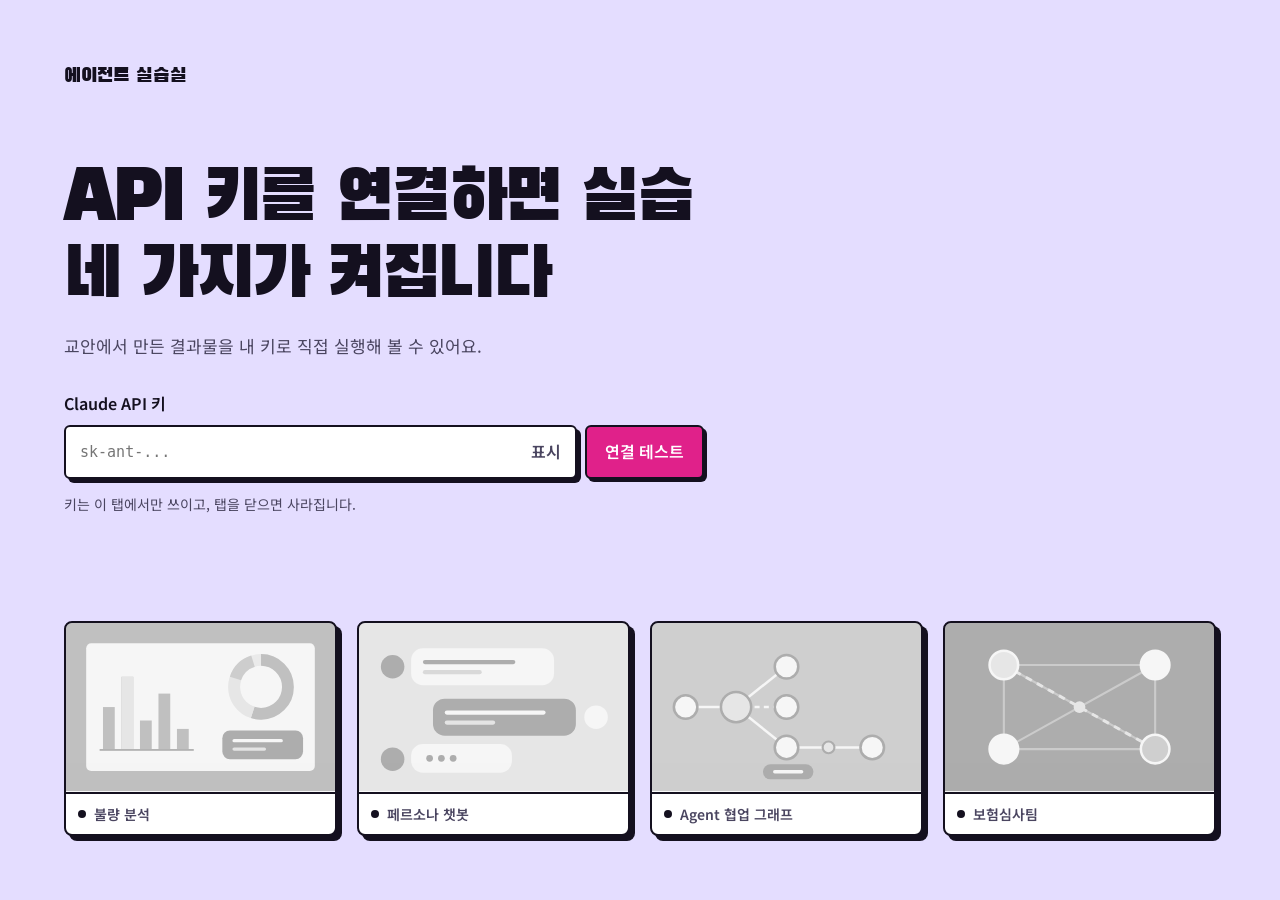
==== frontend/gallery.html @ d71c069c "에이전트 실습실: 교안 실습 4종을 체험하는 웹앱 - CH3 불량 리포트 분석 Dashboard + 챗봇 (Claude API) - CH4 페르소나 챗봇 (Deep Agents: " ====
<!doctype html>
<html lang="ko">
<head>
<meta charset="utf-8">
<meta name="viewport" content="width=device-width,initial-scale=1">
<title>실습 목록</title>
<link rel="preconnect" href="https://fonts.googleapis.com"><link rel="preconnect" href="https://fonts.gstatic.com" crossorigin>
<link href="https://fonts.googleapis.com/css2?family=Black+Han+Sans&family=Noto+Sans+KR:wght@400;500;600;700&display=swap" rel="stylesheet">
<link rel="stylesheet" href="assets/common.css">
<style>
  .wrap{max-width:1120px;margin:0 auto;padding:clamp(24px,5vw,56px) 20px 64px}
  .wrap h1{font-size:clamp(1.9rem,4vw,2.8rem);font-weight:800;letter-spacing:-.02em}
  .wrap .lead{margin-top:10px;color:var(--muted);font-size:17px}
  .grid{display:grid;grid-template-columns:repeat(2,1fr);gap:24px;margin-top:36px}
  .tile{display:block;text-decoration:none;border-radius:16px;overflow:hidden;background:var(--white);border:1px solid var(--line);transition:border-color .2s}
  .tile:hover,.tile:focus-visible{border-color:var(--ink)}
  .thumb{aspect-ratio:16/10;overflow:hidden}
  .thumb svg{width:100%;height:100%;display:block;transition:transform .5s cubic-bezier(.2,.7,.2,1)}
  .tile:hover .thumb svg{transform:scale(1.045)}
  .body{padding:18px 20px 20px;display:grid;gap:8px}
  .body h2{font-size:1.3rem;font-weight:800}
  .body p{color:var(--muted)}
  .body .concepts{margin-top:4px}
  .open{margin-top:6px;font-weight:700;display:inline-flex;align-items:center;gap:6px}
  .tile:hover .open{color:var(--cobalt)}
  @media(max-width:760px){.grid{grid-template-columns:minmax(0,1fr)}}
</style>
</head>
<body>
<header class="bar" id="bar"></header>
<main class="wrap">
  <h1>어떤 실습부터 해볼까요?</h1>
  <p class="lead">썸네일을 눌러 교안의 결과물을 직접 실행해 보세요.</p>
  <div class="grid" id="grid"></div>
</main>
<script src="assets/common.js"></script>
<script>
const { LABS, thumbs, esc, $ , store } = App;
if (!App.hasAccess()) location.replace('index.html');
$('#bar').innerHTML = `<span class="brand">에이전트 실습실</span><div class="sp"></div>
  <div class="conn"><i class="dot"></i><span>${esc(App.maskKey())}</span></div>
  <button class="btn ghost sm" id="disconnect">연결 해제</button>`;
$('#disconnect').onclick = () => { store.clear(); location.href = 'index.html'; };

$('#grid').innerHTML = LABS.map(l => `
  <a class="tile" href="${l.file}">
    <div class="thumb">${thumbs[l.id]}</div>
    <div class="body">
      <div><span class="tag">${l.ch}</span></div>
      <h2>${esc(l.title)}</h2>
      <p>${esc(l.desc)}</p>
      <div class="concepts">${l.concepts.map(c => `<span>${esc(c)}</span>`).join('')}</div>
      <span class="open">실습 열기
        <svg width="16" height="16" viewBox="0 0 24 24" fill="none" stroke="currentColor" stroke-width="2.5" stroke-linecap="round" stroke-linejoin="round"><path d="M9 5l7 7-7 7"/></svg></span>
    </div>
  </a>`).join('');
</script>
</body>
</html>
---- frontend/assets/common.css ----
/* 공통 스타일: 색/글꼴 토큰, 버튼, 상단바, 채팅, 로그, 그래프 */
:root{
  --paper:#E4DDFF; --white:#fff; --ink:#14101F; --muted:#4A4560; --line:#14101F;
  --cobalt:#E0218A; --cobalt-d:#B8176F; --gold:#FFD400; --mint:#00A86B; --coral:#E8301F;
  --font:'Noto Sans KR','Malgun Gothic',sans-serif; --display:'Black Han Sans','Noto Sans KR',sans-serif;
  --mono:ui-monospace,'Cascadia Mono',Consolas,monospace;
  --on-ink:#fff; --on-accent:#fff; --concl-bg:#FFD400; --concl-fg:#14101F; --concl-h:#14101F;
  --k1:#E0218A; --k2:#FFD400; --k3:#14101F; --k4:#fff; --k5:#00A86B; --k6:#FF5A2E; --k7:#F8CFE6; --k8:#FFB3DA; --k9:#A79FC7; --k10:#7A6FA8;
}
*{box-sizing:border-box}
html{-webkit-text-size-adjust:100%}
body{margin:0;background:var(--paper);color:var(--ink);font:400 16px/1.6 var(--font);word-break:keep-all}
h1,h2,h3{font-family:var(--display);margin:0;line-height:1.2;letter-spacing:-.01em}
p{margin:0}
a{color:inherit}
button,input,textarea{font:inherit;color:inherit}
:focus-visible{outline:3px solid var(--cobalt);outline-offset:2px}

.btn{display:inline-flex;align-items:center;gap:8px;border:0;border-radius:8px;padding:11px 18px;font-weight:600;cursor:pointer;background:var(--ink);color:var(--on-ink);text-decoration:none;min-height:44px}
.btn:hover{opacity:.88}
.btn.blue{background:var(--cobalt);color:var(--on-accent)} .btn.blue:hover{background:var(--cobalt-d);opacity:1}
.btn.ghost{background:transparent;color:var(--ink);box-shadow:inset 0 0 0 1.5px var(--ink)}
.btn.ghost:hover{background:var(--ink);color:var(--on-ink);opacity:1}
.btn.sm{padding:6px 12px;min-height:34px;font-size:14px}
.btn[disabled]{opacity:.45;cursor:not-allowed}

.tag{display:inline-block;font:600 12px/1 var(--font);padding:5px 8px;border-radius:5px;background:var(--ink);color:var(--on-ink)}

/* 상단바 */
.bar{position:sticky;top:0;z-index:20;display:flex;align-items:center;gap:16px;min-height:56px;padding:0 20px;background:var(--paper);border-bottom:1px solid var(--line)}
.bar .brand{font:800 18px var(--display);text-decoration:none}
.bar .back{display:inline-flex;align-items:center;gap:6px;text-decoration:none;font-weight:600;color:var(--muted)}
.bar .back:hover{color:var(--ink)}
.bar-title{display:flex;align-items:center;gap:10px;font-weight:700}
.bar .sp{flex:1}
.conn{display:flex;align-items:center;gap:8px;font:500 13px var(--mono);color:var(--muted)}
.dot{width:9px;height:9px;border-radius:50%;background:var(--mint);box-shadow:0 0 0 3px rgba(18,163,127,.2)}
@media(max-width:640px){.conn span{display:none}.bar{padding:0 12px;gap:10px}}

/* 실습 페이지 머리 */
.lab-head{display:flex;flex-wrap:wrap;gap:12px 32px;align-items:flex-end;justify-content:space-between;padding:22px 20px 14px}
.lab-head h1{font-size:clamp(1.5rem,3vw,2rem);font-weight:800}
.lab-head p{color:var(--muted);max-width:62ch;margin-top:6px}
.concepts{display:flex;flex-wrap:wrap;gap:6px}
.concepts span{font-size:13px;font-weight:500;padding:4px 10px;border-radius:99px;box-shadow:inset 0 0 0 1.5px var(--line);color:var(--muted)}
.explain{margin:0 20px 16px;border-left:3px solid var(--cobalt);background:var(--white);border-radius:0 8px 8px 0}
.explain summary{cursor:pointer;padding:10px 14px;font-weight:600}
.explain div{padding:0 14px 12px;color:var(--muted);max-width:90ch}
.demo-note{margin:0 20px 14px;font-size:13px;color:var(--muted)}
.demo-note b{color:var(--ink)}

.panel{background:var(--white);border-radius:12px;border:1px solid var(--line);min-width:0}
.panel-h{padding:12px 16px;border-bottom:1px solid var(--line);font-weight:700;display:flex;align-items:center;justify-content:space-between;gap:8px}
.panel-b{padding:16px}
.empty{padding:36px 20px;text-align:center;color:var(--muted)}
.empty strong{display:block;color:var(--ink);margin-bottom:4px}

/* 채팅 */
.chat{display:flex;flex-direction:column;min-height:0}
.msgs{flex:1;overflow:auto;padding:16px;display:flex;flex-direction:column;gap:10px}
.msg{max-width:88%;padding:10px 14px;border-radius:14px;white-space:pre-wrap;overflow-wrap:anywhere}
.msg.user{align-self:flex-end;background:var(--ink);color:var(--on-ink);border-bottom-right-radius:4px}
.msg.bot{align-self:flex-start;background:var(--paper);border-bottom-left-radius:4px}
.msg a{color:var(--cobalt);font-weight:600}
.composer{display:flex;gap:8px;padding:12px;border-top:1px solid var(--line)}
.composer input,.composer textarea{flex:1;min-width:0;border:1.5px solid var(--line);border-radius:8px;padding:10px 12px;background:var(--white);resize:none}
.composer input:focus,.composer textarea:focus{border-color:var(--cobalt);outline:none}
.chips{display:flex;flex-wrap:wrap;gap:6px;padding:0 12px 10px}
.chip{border:1.5px solid var(--line);background:var(--white);border-radius:99px;padding:5px 12px;font-size:13px;cursor:pointer}
.chip:hover{border-color:var(--cobalt);color:var(--cobalt)}

/* 로그 */
.log{font-size:14px;overflow:auto;display:flex;flex-direction:column;gap:8px;padding:14px 16px}
.log .row{display:grid;grid-template-columns:auto 1fr;gap:4px 10px;padding-left:10px;border-left:3px solid var(--line)}
.log .who{font-weight:700;font-size:13px}
.log .t{color:var(--muted);font-size:12px;font-family:var(--mono);text-align:right}
.log .what{grid-column:1/-1;color:var(--ink)}
.log .sub{grid-column:1/-1;color:var(--muted);font-size:13px}
.log-empty{color:var(--muted);padding:14px 16px;font-size:14px}

/* 그래프 */
.graph{width:100%;height:auto;display:block}
.graph .edge{stroke:var(--line);stroke-width:2.5;fill:none;transition:stroke .25s}
.graph .edge.on{stroke:var(--cobalt)}
.graph .edge.a2a{stroke-dasharray:6 5}
.graph .node circle.body{fill:var(--white);stroke:var(--ink);stroke-width:2.5;transition:fill .25s,stroke .25s}
.graph .node.on circle.body{fill:var(--mint);stroke:var(--ink)}
.graph .node text{font:600 13px var(--font);text-anchor:middle;fill:var(--ink);pointer-events:none}
.graph .node.on text.lbl{fill:var(--ink)}
.graph .elabel{font:600 12px var(--mono);text-anchor:middle;fill:var(--cobalt);paint-order:stroke;stroke:var(--white);stroke-width:5px}
.graph .packet{fill:var(--gold);stroke:var(--ink);stroke-width:2}
.graph .ring{fill:none;stroke:var(--mint);stroke-width:3;opacity:0}
.graph .node.on .ring{opacity:.5;animation:ring 1.2s ease-out infinite;transform-box:fill-box;transform-origin:center}
@keyframes ring{from{transform:scale(1);opacity:.6}to{transform:scale(1.5);opacity:0}}

.sr{position:absolute;left:-9999px}
@media (prefers-reduced-motion:reduce){*{animation:none!important;transition:none!important}}

/* 썸네일 SVG 색을 토큰에 연결 (속성 선택자로 덮어쓴다) */
svg [fill="#2B4CFF"]{fill:var(--k1)} svg [stroke="#2B4CFF"]{stroke:var(--k1)}
svg [fill="#FFBE1F"]{fill:var(--k2)} svg [stroke="#FFBE1F"]{stroke:var(--k2)}
svg [fill="#101A3A"]{fill:var(--k3)} svg [stroke="#101A3A"]{stroke:var(--k3)}
svg [fill="#fff"]{fill:var(--k4)} svg [stroke="#fff"]{stroke:var(--k4)}
svg [fill="#0F8E6D"]{fill:var(--k5)}
svg [fill="#E8452F"]{fill:var(--k6)} svg [stroke="#E8452F"]{stroke:var(--k6)}
svg [fill="#D7DDF5"]{fill:var(--k7)} svg [stroke="#D7DDF5"]{stroke:var(--k7)}
svg [fill="#8E9BD6"]{fill:var(--k8)}
svg [fill="#9AA3C4"]{fill:var(--k9)}
svg [stroke="#5A6BA8"]{stroke:var(--k10)}

/* 디자인: 팝 스티커 — 라벤더 바탕, 굵은 검정 테두리, 평평한 그림자 */
:root h1,:root h2,:root h3{font-weight:400!important;letter-spacing:0}
:root .bar{border-bottom:2px solid var(--ink)}
:root .bar .brand,:root .gate .brand{font-weight:400!important}
:root .panel,:root .slot,:root .tile{border:2px solid var(--ink);border-radius:8px;box-shadow:5px 5px 0 var(--ink);overflow:hidden}
:root .panel-h{background:var(--gold);border-bottom:2px solid var(--ink);font-weight:700}
:root .tile{transition:transform .15s,box-shadow .15s}
:root .tile:hover,:root .tile:focus-visible{transform:translate(-3px,-3px);box-shadow:8px 8px 0 var(--ink);border-color:var(--ink)}
:root .thumb{border-bottom:2px solid var(--ink)}
:root .tile:hover .open{color:var(--cobalt)}
:root .btn{border:2px solid var(--ink);border-radius:6px;box-shadow:3px 3px 0 var(--ink);transition:transform .1s,box-shadow .1s}
:root .btn:active{transform:translate(2px,2px);box-shadow:1px 1px 0 var(--ink)}
:root .btn.ghost{background:#fff;box-shadow:3px 3px 0 var(--ink)}
:root .btn.ghost:hover{background:var(--gold);color:var(--ink)}
:root .btn[disabled]{box-shadow:none;opacity:.5}
:root .tag{background:var(--gold);color:var(--ink);border:2px solid var(--ink);border-radius:4px}
:root .concepts span{background:#fff;color:var(--ink);box-shadow:none;border:2px solid var(--ink)}
:root .explain{border:2px solid var(--ink);border-left-width:8px;border-left-color:var(--cobalt);border-radius:6px}
:root .msg{border:2px solid var(--ink)}
:root .msg.bot{background:#fff}
:root .msg.user{background:var(--cobalt);color:#fff}
:root .composer{border-top:2px solid var(--ink)}
:root .composer input,:root .composer textarea,:root .case textarea{border:2px solid var(--ink);border-radius:6px}
:root .chip{border:2px solid var(--ink)}
:root .chip:hover{background:var(--gold);color:var(--ink);border-color:var(--ink)}
:root .keybox{border:2px solid var(--ink);box-shadow:4px 4px 0 var(--ink);border-radius:6px}
:root .gate h1{font-size:clamp(2.4rem,5.6vw,4.4rem);line-height:1.1}
:root .rack{gap:20px}
:root .slot p{border-top:2px solid var(--ink)}
:root .tabs{background:#fff;border-bottom:2px solid var(--ink)}
:root .tabs button[aria-selected=true]{border-color:var(--cobalt);color:var(--ink)}
:root .plist li button[aria-current=true]{background:var(--ink);color:#fff}
:root .conn{color:var(--ink)}

/* Agent 그래프 (assets/graph.js) */
.agraph{width:100%;height:auto;display:block;overflow:visible}
.agraph .edge,.glegend .edge{stroke:var(--ink);stroke-width:3;fill:none;stroke-linecap:round;transition:stroke .2s,stroke-width .2s}
.agraph .edge.request,.glegend .edge.request{stroke:#A8A2BD;stroke-width:2.5}
.agraph .edge.subagent,.glegend .edge.subagent{stroke:#FF8A00;stroke-width:4}
.agraph .edge.a2a,.glegend .edge.a2a{stroke:#E0218A;stroke-dasharray:2 8;stroke-width:4}
.agraph .edge.mcp,.glegend .edge.mcp{stroke:#00A86B;stroke-dasharray:12 6;stroke-width:4}
.agraph .edge.on{stroke:#2B9BFF;stroke-width:6}
.agraph .edge.a2a.on{stroke-dasharray:10 8;animation:agflow .6s linear infinite}
@keyframes agflow{to{stroke-dashoffset:-18}}
.agraph .pill rect{fill:#fff;stroke:var(--ink);stroke-width:2}
.agraph .pill text{font:700 11px var(--mono);text-anchor:middle;dominant-baseline:central;fill:var(--ink)}
.agraph .pill.a2a rect{fill:var(--cobalt)} .agraph .pill.a2a text{fill:#fff}
.agraph .pill.tool rect{fill:var(--gold)}
.agraph .pill.mcp rect{fill:var(--mint)} .agraph .pill.mcp text{fill:#fff}
.agraph .pill.subagent rect{fill:#E9E3FF}
.agraph .node .shadow{fill:var(--ink)}
.agraph .node .body{fill:#fff;stroke:var(--ink);stroke-width:3;transition:fill .25s}
.agraph .node .band{fill:none;stroke-width:6;opacity:.9}
.agraph .node .name{font:400 17px var(--display);text-anchor:middle;dominant-baseline:central;fill:var(--ink)}
.agraph .node .name.long{font:800 13px var(--font);letter-spacing:-.02em}
.agraph .node .role{font:500 12px var(--font);text-anchor:middle;fill:var(--muted);paint-order:stroke;stroke:#fff;stroke-width:6px;stroke-linejoin:round}
.agraph .node .ring{fill:none;stroke:var(--mint);stroke-width:4;opacity:0}
.agraph .node.on .body{fill:#B9F2D7}
.agraph .node.on .ring{animation:agring 1.2s ease-out infinite;transform-box:fill-box;transform-origin:center}
@keyframes agring{from{opacity:.8;transform:scale(1)}to{opacity:0;transform:scale(1.45)}}
.agraph .packet{fill:var(--gold);stroke:var(--ink);stroke-width:2.5}
.agraph .trail{fill:var(--gold);opacity:.45}
.say{font:500 12.5px/1.45 var(--font);background:#fff;border:2px solid var(--ink);border-radius:10px;padding:7px 10px;box-shadow:3px 3px 0 var(--ink);
     display:-webkit-box;-webkit-line-clamp:3;-webkit-box-orient:vertical;overflow:hidden;animation:sayPop .2s ease-out}
@keyframes sayPop{from{transform:scale(.85);opacity:0}}
.stage-bg{background:#fff;padding:8px}
.alert{padding:12px 14px;border:2px solid var(--ink);border-left:8px solid var(--coral);border-radius:6px;background:#fff;margin-bottom:12px}
.alert code{display:block;font:500 12px var(--mono);color:var(--muted);margin-top:4px;overflow-wrap:anywhere}
.badge{font:700 11px var(--mono);padding:2px 6px;border-radius:4px;border:1.5px solid var(--ink);background:var(--cobalt);color:#fff;margin-left:6px}
.badge.tool{background:var(--gold);color:var(--ink)} .badge.mcp{background:var(--mint)} .badge.subagent{background:#E9E3FF;color:var(--ink)}
.badge.request{background:#fff;color:var(--ink)}
.stages{display:flex;flex-wrap:wrap;gap:6px;margin-top:4px}
.stages span{font-size:12px;font-weight:600;padding:3px 8px;border-radius:4px;border:1.5px solid var(--ink);background:#fff;color:var(--muted)}
.stages span.cur{background:var(--cobalt);color:#fff}
.agraph .node.clickable{cursor:pointer}
.agraph .node.clickable:hover .body{fill:#FFF6C7}
.agraph .node.clickable:focus{outline:none}
.agraph .node.clickable:focus-visible .body{stroke:var(--cobalt);stroke-width:5}
.agraph .node.sel .body{stroke:var(--cobalt);stroke-width:5}
.agraph .node.off{opacity:.35}
.agraph .node.off .band{stroke-dasharray:6 6}
.agraph .edge.off{opacity:.2}
.agraph .pill.off{opacity:.3}
.agraph .nbadge{display:none;pointer-events:none}
.agraph .nbadge.show{display:block}
.agraph .nbadge circle{fill:var(--cobalt);stroke:var(--ink);stroke-width:2}
.agraph .nbadge text{font:800 11px var(--font);fill:#fff;text-anchor:middle;dominant-baseline:central}

/* 그래프 범례 (연결 종류) */
.glegend{display:flex;flex-wrap:wrap;align-items:center;gap:6px 16px;padding:8px 12px 4px;font-size:13px;font-weight:600}
.glegend span{display:inline-flex;align-items:center;gap:6px}
.glegend svg{overflow:visible}
.glegend .edge{fill:none;stroke-linecap:round}
.glegend .tip{margin-left:auto;font-weight:500;color:var(--muted)}

/* 연결 방식 라벨: 선 색과 맞춘 작은 알약 */
.agraph .pill text{font:700 10.5px var(--mono)}
.agraph .pill.request rect{fill:#fff;stroke:#A8A2BD} .agraph .pill.request text{fill:var(--muted)}
.agraph .pill.subagent rect{fill:#FF8A00} .agraph .pill.subagent text{fill:#fff}
.agraph .pill.mcp rect{fill:#00A86B} .agraph .pill.mcp text{fill:#fff}
.agraph .pill.a2a rect{fill:#E0218A} .agraph .pill.a2a text{fill:#fff}
.agraph .pill.tool rect{fill:var(--gold)} .agraph .pill.tool text{fill:var(--ink)}
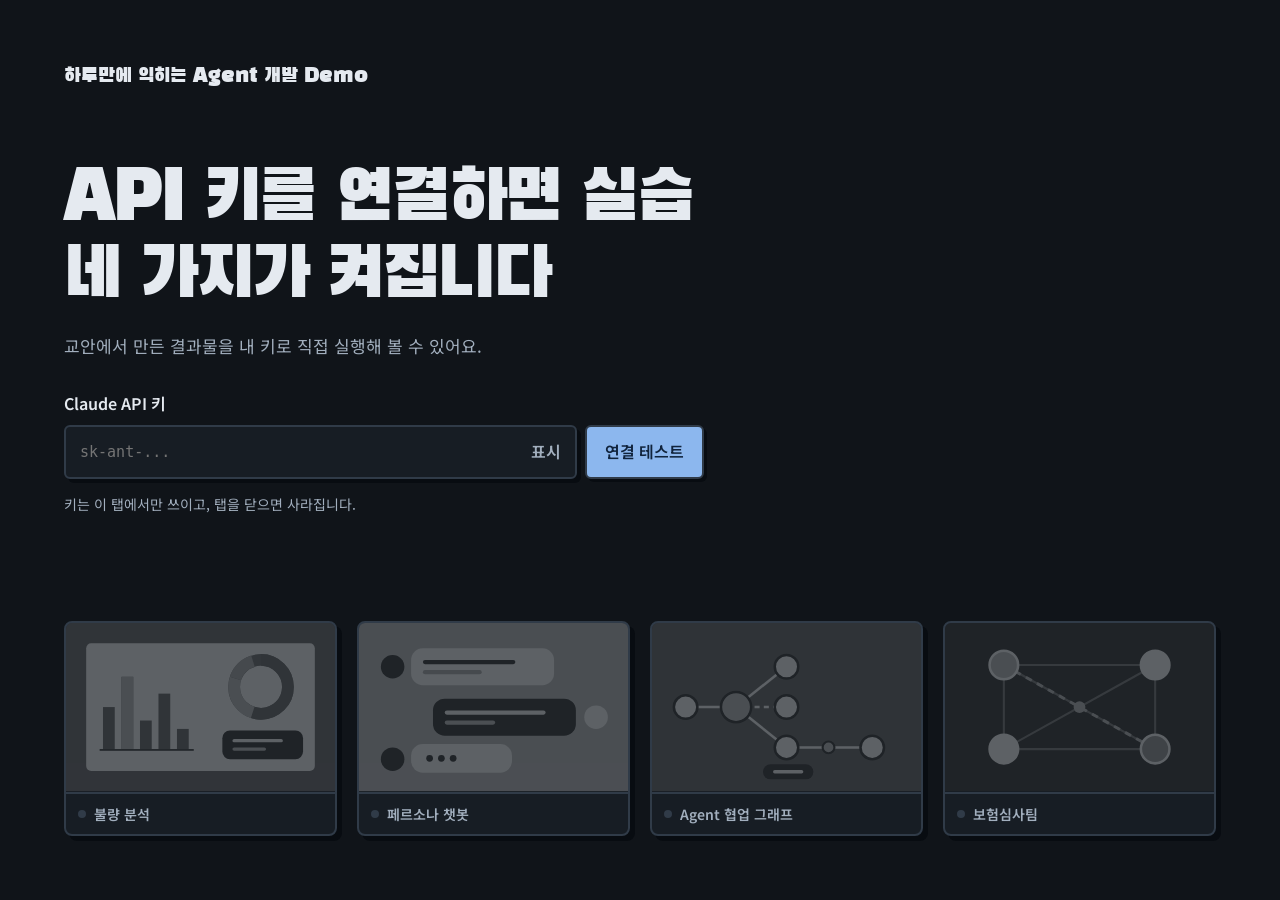
==== commit efd3813d: "Apply console colors while preserving lesson UI and graphs" ====
--- a/frontend/gallery.html
+++ b/frontend/gallery.html
@@ -1,59 +1,60 @@
-<!doctype html>
-<html lang="ko">
-<head>
-<meta charset="utf-8">
-<meta name="viewport" content="width=device-width,initial-scale=1">
-<title>실습 목록</title>
-<link rel="preconnect" href="https://fonts.googleapis.com"><link rel="preconnect" href="https://fonts.gstatic.com" crossorigin>
-<link href="https://fonts.googleapis.com/css2?family=Black+Han+Sans&family=Noto+Sans+KR:wght@400;500;600;700&display=swap" rel="stylesheet">
-<link rel="stylesheet" href="assets/common.css">
-<style>
-  .wrap{max-width:1120px;margin:0 auto;padding:clamp(24px,5vw,56px) 20px 64px}
-  .wrap h1{font-size:clamp(1.9rem,4vw,2.8rem);font-weight:800;letter-spacing:-.02em}
-  .wrap .lead{margin-top:10px;color:var(--muted);font-size:17px}
-  .grid{display:grid;grid-template-columns:repeat(2,1fr);gap:24px;margin-top:36px}
-  .tile{display:block;text-decoration:none;border-radius:16px;overflow:hidden;background:var(--white);border:1px solid var(--line);transition:border-color .2s}
-  .tile:hover,.tile:focus-visible{border-color:var(--ink)}
-  .thumb{aspect-ratio:16/10;overflow:hidden}
-  .thumb svg{width:100%;height:100%;display:block;transition:transform .5s cubic-bezier(.2,.7,.2,1)}
-  .tile:hover .thumb svg{transform:scale(1.045)}
-  .body{padding:18px 20px 20px;display:grid;gap:8px}
-  .body h2{font-size:1.3rem;font-weight:800}
-  .body p{color:var(--muted)}
-  .body .concepts{margin-top:4px}
-  .open{margin-top:6px;font-weight:700;display:inline-flex;align-items:center;gap:6px}
-  .tile:hover .open{color:var(--cobalt)}
-  @media(max-width:760px){.grid{grid-template-columns:minmax(0,1fr)}}
-</style>
-</head>
-<body>
-<header class="bar" id="bar"></header>
-<main class="wrap">
-  <h1>어떤 실습부터 해볼까요?</h1>
-  <p class="lead">썸네일을 눌러 교안의 결과물을 직접 실행해 보세요.</p>
-  <div class="grid" id="grid"></div>
-</main>
-<script src="assets/common.js"></script>
-<script>
-const { LABS, thumbs, esc, $ , store } = App;
-if (!App.hasAccess()) location.replace('index.html');
-$('#bar').innerHTML = `<span class="brand">에이전트 실습실</span><div class="sp"></div>
-  <div class="conn"><i class="dot"></i><span>${esc(App.maskKey())}</span></div>
-  <button class="btn ghost sm" id="disconnect">연결 해제</button>`;
-$('#disconnect').onclick = () => { store.clear(); location.href = 'index.html'; };
-
-$('#grid').innerHTML = LABS.map(l => `
-  <a class="tile" href="${l.file}">
-    <div class="thumb">${thumbs[l.id]}</div>
-    <div class="body">
-      <div><span class="tag">${l.ch}</span></div>
-      <h2>${esc(l.title)}</h2>
-      <p>${esc(l.desc)}</p>
-      <div class="concepts">${l.concepts.map(c => `<span>${esc(c)}</span>`).join('')}</div>
-      <span class="open">실습 열기
-        <svg width="16" height="16" viewBox="0 0 24 24" fill="none" stroke="currentColor" stroke-width="2.5" stroke-linecap="round" stroke-linejoin="round"><path d="M9 5l7 7-7 7"/></svg></span>
-    </div>
-  </a>`).join('');
-</script>
-</body>
-</html>
+<!doctype html>
+<html lang="ko">
+<head>
+<meta charset="utf-8">
+<meta name="viewport" content="width=device-width,initial-scale=1">
+<title>실습 목록</title>
+<link rel="preconnect" href="https://fonts.googleapis.com"><link rel="preconnect" href="https://fonts.gstatic.com" crossorigin>
+<link href="https://fonts.googleapis.com/css2?family=Black+Han+Sans&family=Noto+Sans+KR:wght@400;500;600;700&display=swap" rel="stylesheet">
+<link rel="stylesheet" href="assets/common.css">
+<style>
+  .wrap{max-width:1120px;margin:0 auto;padding:clamp(24px,5vw,56px) 20px 64px}
+  .wrap h1{font-size:clamp(1.9rem,4vw,2.8rem);font-weight:800;letter-spacing:-.02em}
+  .wrap .lead{margin-top:10px;color:var(--muted);font-size:17px}
+  .grid{display:grid;grid-template-columns:repeat(2,1fr);gap:24px;margin-top:36px}
+  .tile{display:block;text-decoration:none;border-radius:16px;overflow:hidden;background:var(--white);border:1px solid var(--line);transition:border-color .2s}
+  .tile:hover,.tile:focus-visible{border-color:var(--ink)}
+  .thumb{aspect-ratio:16/10;overflow:hidden}
+  .thumb svg{width:100%;height:100%;display:block;transition:transform .5s cubic-bezier(.2,.7,.2,1)}
+  .tile:hover .thumb svg{transform:scale(1.045)}
+  .body{padding:18px 20px 20px;display:grid;gap:8px}
+  .body h2{font-size:1.3rem;font-weight:800}
+  .body p{color:var(--muted)}
+  .body .concepts{margin-top:4px}
+  .open{margin-top:6px;font-weight:700;display:inline-flex;align-items:center;gap:6px}
+  .tile:hover .open{color:var(--cobalt)}
+  @media(max-width:760px){.grid{grid-template-columns:minmax(0,1fr)}}
+</style>
+<link rel="stylesheet" href="assets/console-colors.css">
+</head>
+<body>
+<header class="bar" id="bar"></header>
+<main class="wrap">
+  <h1>어떤 실습부터 해볼까요?</h1>
+  <p class="lead">썸네일을 눌러 교안의 결과물을 직접 실행해 보세요.</p>
+  <div class="grid" id="grid"></div>
+</main>
+<script src="assets/common.js"></script>
+<script>
+const { LABS, thumbs, esc, $ , store } = App;
+if (!App.hasAccess()) location.replace('index.html');
+$('#bar').innerHTML = `<span class="brand">하루만에 익히는 Agent 개발 Demo</span><div class="sp"></div>
+  <div class="conn"><i class="dot"></i><span>${esc(App.maskKey())}</span></div>
+  <button class="btn ghost sm" id="disconnect">연결 해제</button>`;
+$('#disconnect').onclick = () => { store.clear(); location.href = 'index.html'; };
+
+$('#grid').innerHTML = LABS.map(l => `
+  <a class="tile" href="${l.file}">
+    <div class="thumb">${thumbs[l.id]}</div>
+    <div class="body">
+      <div><span class="tag">${l.ch}</span></div>
+      <h2>${esc(l.title)}</h2>
+      <p>${esc(l.desc)}</p>
+      <div class="concepts">${l.concepts.map(c => `<span>${esc(c)}</span>`).join('')}</div>
+      <span class="open">실습 열기
+        <svg width="16" height="16" viewBox="0 0 24 24" fill="none" stroke="currentColor" stroke-width="2.5" stroke-linecap="round" stroke-linejoin="round"><path d="M9 5l7 7-7 7"/></svg></span>
+    </div>
+  </a>`).join('');
+</script>
+</body>
+</html>
--- a/frontend/assets/console-colors.css
+++ b/frontend/assets/console-colors.css
@@ -0,0 +1,145 @@
+/* 색상 전용 테마. 레이아웃, 글꼴, 크기, 그래프와 동작은 원본을 유지한다. */
+:root {
+  color-scheme: dark;
+  --paper:#101419; --white:#171d24; --ink:#e5eaf0; --muted:#a2afbe; --line:#303b48;
+  --cobalt:#8cb7ee; --cobalt-d:#a5c8f4; --gold:#293e57; --mint:#267459; --coral:#bd454e;
+  --on-ink:#e5eaf0; --on-accent:#10233c;
+  --strong:#25354a; --shadow:#080c11;
+  --concl-bg:#293e57; --concl-fg:#e5eaf0; --concl-h:#e5eaf0;
+  --k1:#345778; --k2:#91aac5; --k3:#101923; --k4:#dce5ef; --k5:#365461;
+  --k6:#8297ac; --k7:#485b70; --k8:#94abc4; --k9:#8a9aad; --k10:#53677e;
+}
+/* 실습 그래프의 색상 의미와 기존 시각 표현은 별도 범위에서 그대로 유지한다. */
+.agraph,.graph,.glegend {
+  color-scheme:light; color:#14101F;
+  --paper:#E4DDFF; --white:#fff; --ink:#14101F; --muted:#4A4560; --line:#14101F;
+  --cobalt:#E0218A; --cobalt-d:#B8176F; --gold:#FFD400; --mint:#00A86B; --coral:#E8301F;
+  --k1:#E0218A; --k2:#FFD400; --k3:#14101F; --k4:#fff; --k5:#00A86B;
+  --k6:#FF5A2E; --k7:#F8CFE6; --k8:#FFB3DA; --k9:#A79FC7; --k10:#7A6FA8;
+}
+
+/* 기존 스타일의 색상 속성만 덮어쓴다. */
+:root .btn{background:var(--strong);border-color:var(--line);box-shadow:3px 3px 0 var(--shadow)}
+:root .btn.ghost{box-shadow:3px 3px 0 var(--shadow);background:var(--white)}
+:root .btn.ghost:hover{background:var(--strong)}
+:root .tag{background:var(--strong);border-color:var(--line)}
+:root .msg.user{background:var(--strong);color:var(--on-accent)}
+:root .bar{border-bottom-color:var(--line)}
+:root .panel{border-color:var(--line);box-shadow:5px 5px 0 var(--shadow)}
+:root .slot{border-color:var(--line);box-shadow:5px 5px 0 var(--shadow)}
+:root .tile{border-color:var(--line);box-shadow:5px 5px 0 var(--shadow)}
+:root .panel-h{border-bottom-color:var(--line)}
+:root .tile:hover{box-shadow:8px 8px 0 var(--shadow);border-color:var(--line)}
+:root .tile:focus-visible{box-shadow:8px 8px 0 var(--shadow);border-color:var(--line)}
+:root .thumb{border-bottom-color:var(--line)}
+:root .btn:active{box-shadow:1px 1px 0 var(--shadow)}
+:root .concepts span{background:var(--white);border-color:var(--line)}
+:root .explain{border-color:var(--line)}
+:root .msg{border-color:var(--line)}
+:root .msg.bot{background:var(--white)}
+:root .composer{border-top-color:var(--line)}
+:root .composer input{border-color:var(--line)}
+:root .composer textarea{border-color:var(--line)}
+:root .case textarea{border-color:var(--line)}
+:root .chip{border-color:var(--line)}
+:root .chip:hover{border-color:var(--line)}
+:root .keybox{border-color:var(--line);box-shadow:4px 4px 0 var(--shadow)}
+:root .slot p{border-top-color:var(--line)}
+:root .tabs{background:var(--white);border-bottom-color:var(--line)}
+:root .plist li button[aria-current=true]{background:var(--strong);color:var(--ink)}
+:root .alert{border-color:var(--line);background:var(--white)}
+:root .badge{border-color:var(--line);color:var(--on-accent)}
+:root .badge.subagent{background:#2d3547}
+:root .badge.request{background:var(--white)}
+:root .stages span{border-color:var(--line);background:var(--white)}
+:root .stages span.cur{color:var(--on-accent)}
+:root .cases .open[aria-current=true]{border-color:var(--line);background:var(--white);box-shadow:3px 3px 0 var(--shadow)}
+:root .stt{border-color:var(--line);background:var(--white)}
+:root .stt.s0{background:#453e29}
+:root .stt.s1{background:#234237}
+:root .stt.s2{background:#252b36}
+:root .dot2{border-color:var(--line)}
+:root .tg{border-color:var(--line);background:var(--white)}
+:root .tg .sw{border-color:var(--line);background:var(--line)}
+:root .tg .sw::after{background:var(--white);border-color:var(--line)}
+:root .round{border-color:var(--line);background:var(--white)}
+:root .npop{background:var(--white);border-color:var(--line);box-shadow:5px 5px 0 var(--shadow)}
+:root .npop .ph{border-bottom-color:var(--line)}
+:root .npop .st{border-color:var(--line);background:var(--white)}
+:root .npop .st.work{color:var(--ink)}
+:root .npop .pt{border-bottom-color:var(--line)}
+:root .npop .ent{border-color:var(--line)}
+:root .npop .ent .eh{border-bottom-color:var(--line);background:#23364b}
+:root .npop .ent.out .eh{background:#234237}
+:root .npop .ent.note .eh{background:#453e29}
+:root .q{background:var(--strong);color:var(--ink)}
+:root .a{border-color:var(--line);background:var(--white);box-shadow:3px 3px 0 var(--shadow)}
+:root .a .meta span{border-color:var(--line);color:var(--ink)}
+:root .a .meta span.mode{background:var(--white);border-color:var(--line)}
+:root .spin{border-color:var(--line)}
+:root .thh select{border-color:var(--line);background:var(--white)}
+:root .ask{border-top-color:var(--line)}
+:root .ask textarea{border-color:var(--line);background:var(--white)}
+:root dialog{border-color:var(--line);box-shadow:6px 6px 0 var(--shadow)}
+:root .mg-l{border-right-color:var(--line);border-bottom-color:var(--line)}
+:root .mg-l button.ag{border-color:var(--line);background:var(--white)}
+:root .mg-l button.ag[aria-current=true]{background:var(--strong);color:var(--ink)}
+:root .mg-r input{border-color:var(--line)}
+:root .mg-r textarea{border-color:var(--line)}
+:root .mg-r .acts .danger{background:var(--white)}
+:root .docs li{border-color:var(--line);background:var(--white)}
+:root .up{border-color:var(--line)}
+:root .mg-head{border-bottom-color:var(--line)}
+:root .drop{border-color:var(--line)}
+:root .files li{border-top-color:var(--line)}
+:root .files .s{border-color:var(--line);background:var(--white)}
+:root .files li.done .s{color:var(--ink)}
+:root .files li.fail .s{color:var(--ink)}
+:root .bar-p{border-color:var(--line);background:var(--white)}
+:root .stats div{border-color:var(--line);background:var(--white);box-shadow:3px 3px 0 var(--shadow)}
+:root .prio li::before{border-color:var(--line)}
+:root .lines div{border-color:var(--line);background:var(--white)}
+:root .hb .t{border-color:var(--line);background:var(--white)}
+:root .hb .t u{background:var(--strong)}
+:root .legend i{border-color:var(--line)}
+:root .cols{border-bottom-color:var(--line)}
+:root .cols i{border-color:var(--line)}
+:root .seg{border-color:var(--line)}
+:root .seg button{background:var(--white)}
+:root .seg button[aria-pressed=true]{background:var(--strong);color:var(--ink)}
+:root details.rep{border-color:var(--line);background:var(--white)}
+:root .lv{border-color:var(--line)}
+:root .alltext{background:var(--white);border-color:var(--line)}
+:root .msg.err{background:var(--white)}
+:root .caret::after{background:var(--strong)}
+:root .result{border-color:var(--line);background:var(--white)}
+:root .steps{border-bottom-color:var(--line);background:var(--white)}
+:root .npop .st.off{background:#252b36}
+:root .pcard{border-color:var(--line);background:var(--white)}
+:root .pcard[aria-current=true]{background:var(--strong);color:var(--on-accent)}
+:root .think{border-color:var(--line)}
+:root .step i{border-color:var(--line)}
+:root .mem{background:var(--white);border-color:var(--line)}
+:root .skills li{border-color:var(--line);background:var(--white)}
+:root dialog input{border-color:var(--line)}
+:root dialog textarea{border-color:var(--line)}
+
+/* 밝은 그래프/차트 표식과 상태 표시의 가독성. */
+:root .lv{color:#14101F}
+:root .status.ok{color:#7ec5a7}
+:root .msg a{color:var(--cobalt)}
+
+/* 선택/오류/입력 포커스 색은 기존 상태 구분을 유지한다. */
+:root .btn.blue,:root .msg.user{background:var(--cobalt);color:var(--on-accent)}
+:root .btn.blue:hover{background:var(--cobalt-d)}
+:root .tag{background:var(--gold)}
+:root .pcard[aria-current=true]{color:var(--on-ink)}
+:root .explain{border-left-color:var(--cobalt)}
+:root .alert,:root .msg.err{border-left-color:var(--coral)}
+:root .badge.mcp{color:var(--ink)}
+:root .tg[aria-checked=true] .sw{background:var(--mint)}
+:root .composer input:focus,:root .composer textarea:focus,
+:root .ask textarea:focus,:root .keybox:focus-within{border-color:var(--cobalt)}
+:root .spin{border-right-color:transparent}
+:root .skills .on{color:#7ec5a7}
+:root .caret::after{background:var(--ink)}
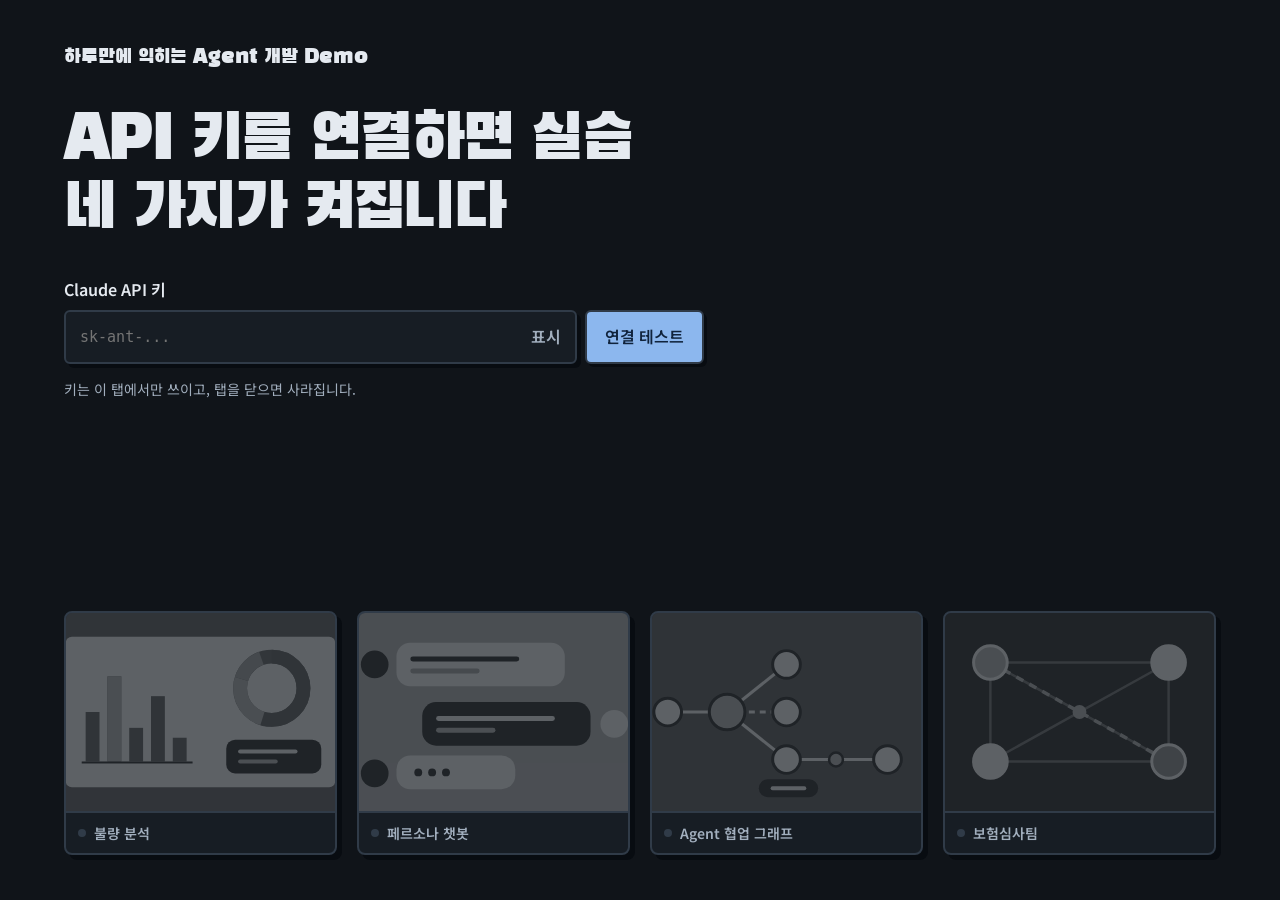
==== commit f0c253da: "모든 화면 한 화면 구성, 보험심사팀 대화·로그를 그래프 위 팝업으로 변경 - 실습 머리말 설명·안내문, 키 입력/실습 목록 화면의 보조 문구 삭제 - 넓은 화면(901px 이상)" ====
--- a/frontend/gallery.html
+++ b/frontend/gallery.html
@@ -1,60 +1,80 @@
-<!doctype html>
-<html lang="ko">
-<head>
-<meta charset="utf-8">
-<meta name="viewport" content="width=device-width,initial-scale=1">
-<title>실습 목록</title>
-<link rel="preconnect" href="https://fonts.googleapis.com"><link rel="preconnect" href="https://fonts.gstatic.com" crossorigin>
-<link href="https://fonts.googleapis.com/css2?family=Black+Han+Sans&family=Noto+Sans+KR:wght@400;500;600;700&display=swap" rel="stylesheet">
-<link rel="stylesheet" href="assets/common.css">
-<style>
-  .wrap{max-width:1120px;margin:0 auto;padding:clamp(24px,5vw,56px) 20px 64px}
-  .wrap h1{font-size:clamp(1.9rem,4vw,2.8rem);font-weight:800;letter-spacing:-.02em}
-  .wrap .lead{margin-top:10px;color:var(--muted);font-size:17px}
-  .grid{display:grid;grid-template-columns:repeat(2,1fr);gap:24px;margin-top:36px}
-  .tile{display:block;text-decoration:none;border-radius:16px;overflow:hidden;background:var(--white);border:1px solid var(--line);transition:border-color .2s}
-  .tile:hover,.tile:focus-visible{border-color:var(--ink)}
-  .thumb{aspect-ratio:16/10;overflow:hidden}
-  .thumb svg{width:100%;height:100%;display:block;transition:transform .5s cubic-bezier(.2,.7,.2,1)}
-  .tile:hover .thumb svg{transform:scale(1.045)}
-  .body{padding:18px 20px 20px;display:grid;gap:8px}
-  .body h2{font-size:1.3rem;font-weight:800}
-  .body p{color:var(--muted)}
-  .body .concepts{margin-top:4px}
-  .open{margin-top:6px;font-weight:700;display:inline-flex;align-items:center;gap:6px}
-  .tile:hover .open{color:var(--cobalt)}
-  @media(max-width:760px){.grid{grid-template-columns:minmax(0,1fr)}}
-</style>
-<link rel="stylesheet" href="assets/console-colors.css">
-</head>
-<body>
-<header class="bar" id="bar"></header>
-<main class="wrap">
-  <h1>어떤 실습부터 해볼까요?</h1>
-  <p class="lead">썸네일을 눌러 교안의 결과물을 직접 실행해 보세요.</p>
-  <div class="grid" id="grid"></div>
-</main>
-<script src="assets/common.js"></script>
-<script>
-const { LABS, thumbs, esc, $ , store } = App;
-if (!App.hasAccess()) location.replace('index.html');
-$('#bar').innerHTML = `<span class="brand">하루만에 익히는 Agent 개발 Demo</span><div class="sp"></div>
-  <div class="conn"><i class="dot"></i><span>${esc(App.maskKey())}</span></div>
-  <button class="btn ghost sm" id="disconnect">연결 해제</button>`;
-$('#disconnect').onclick = () => { store.clear(); location.href = 'index.html'; };
-
-$('#grid').innerHTML = LABS.map(l => `
-  <a class="tile" href="${l.file}">
-    <div class="thumb">${thumbs[l.id]}</div>
-    <div class="body">
-      <div><span class="tag">${l.ch}</span></div>
-      <h2>${esc(l.title)}</h2>
-      <p>${esc(l.desc)}</p>
-      <div class="concepts">${l.concepts.map(c => `<span>${esc(c)}</span>`).join('')}</div>
-      <span class="open">실습 열기
-        <svg width="16" height="16" viewBox="0 0 24 24" fill="none" stroke="currentColor" stroke-width="2.5" stroke-linecap="round" stroke-linejoin="round"><path d="M9 5l7 7-7 7"/></svg></span>
-    </div>
-  </a>`).join('');
-</script>
-</body>
-</html>
+<!doctype html>
+<html lang="ko">
+<head>
+<meta charset="utf-8">
+<meta name="viewport" content="width=device-width,initial-scale=1">
+<title>실습 목록</title>
+<link rel="preconnect" href="https://fonts.googleapis.com"><link rel="preconnect" href="https://fonts.gstatic.com" crossorigin>
+<link href="https://fonts.googleapis.com/css2?family=Black+Han+Sans&family=Noto+Sans+KR:wght@400;500;600;700&display=swap" rel="stylesheet">
+<link rel="stylesheet" href="assets/common.css">
+<style>
+  .wrap{max-width:1120px;margin:0 auto;padding:clamp(24px,5vw,56px) 20px 64px}
+  .wrap h1{font-size:clamp(1.9rem,4vw,2.8rem);font-weight:800;letter-spacing:-.02em}
+  .wrap .lead{margin-top:10px;color:var(--muted);font-size:17px}
+  .grid{display:grid;grid-template-columns:repeat(2,1fr);gap:24px;margin-top:36px}
+  .tile{display:block;text-decoration:none;border-radius:16px;overflow:hidden;background:var(--white);border:1px solid var(--line);transition:border-color .2s}
+  .tile:hover,.tile:focus-visible{border-color:var(--ink)}
+  .thumb{aspect-ratio:16/10;overflow:hidden}
+  .thumb svg{width:100%;height:100%;display:block;transition:transform .5s cubic-bezier(.2,.7,.2,1)}
+  .tile:hover .thumb svg{transform:scale(1.045)}
+  .body{padding:18px 20px 20px;display:grid;gap:8px}
+  .body h2{font-size:1.3rem;font-weight:800}
+  .body p{color:var(--muted)}
+  .body .concepts{margin-top:4px}
+  .open{margin-top:6px;font-weight:700;display:inline-flex;align-items:center;gap:6px}
+  .tile:hover .open{color:var(--cobalt)}
+  @media(max-width:760px){.grid{grid-template-columns:minmax(0,1fr)}}
+  /* 한 화면 구성: 넓은 화면에서는 카드 4장이 창 높이 안에 들어오도록 썸네일 높이가 남는 공간만큼 늘고 준다 */
+  @media(min-width:761px){
+    body{height:100vh;height:100dvh;display:flex;flex-direction:column;overflow:hidden}
+    .bar{flex:none;position:static}
+    .wrap{flex:1;min-height:0;width:100%;display:flex;flex-direction:column;padding:clamp(16px,3vh,40px) 20px clamp(16px,3vh,32px)}
+    .wrap h1{flex:none}
+    .grid{flex:1;min-height:0;margin-top:clamp(12px,2.5vh,28px);grid-template-rows:repeat(2,minmax(0,1fr));gap:clamp(14px,2.2vh,24px)}
+    .tile{display:flex;flex-direction:column;min-height:0}
+    .thumb{aspect-ratio:auto;flex:1;min-height:0}
+    .body{flex:none;padding:12px 18px 14px;gap:6px}
+    .body p{display:-webkit-box;-webkit-line-clamp:2;-webkit-box-orient:vertical;overflow:hidden}
+  }
+  /* 가로가 넓은 화면: 카드 4장을 한 줄로 놓아 썸네일 비율(16:10)과 설명 글을 그대로 살린다 */
+  @media(min-width:1100px){
+    .wrap{max-width:1600px;justify-content:center}
+    .wrap h1{text-align:left}
+    .grid{flex:0 1 auto;grid-template-columns:repeat(4,minmax(0,1fr));grid-template-rows:auto}
+    .thumb{aspect-ratio:16/10;flex:none}
+    .body{flex:1}
+    .body p{display:block;overflow:visible}
+  }
+</style>
+<link rel="stylesheet" href="assets/console-colors.css">
+</head>
+<body>
+<header class="bar" id="bar"></header>
+<main class="wrap">
+  <h1>어떤 실습부터 해볼까요?</h1>
+  <div class="grid" id="grid"></div>
+</main>
+<script src="assets/common.js"></script>
+<script>
+const { LABS, thumbs, esc, $ , store } = App;
+if (!App.hasAccess()) location.replace('index.html');
+$('#bar').innerHTML = `<span class="brand">하루만에 익히는 Agent 개발 Demo</span><div class="sp"></div>
+  <div class="conn"><i class="dot"></i><span>${esc(App.maskKey())}</span></div>
+  <button class="btn ghost sm" id="disconnect">연결 해제</button>`;
+$('#disconnect').onclick = () => { store.clear(); location.href = 'index.html'; };
+
+$('#grid').innerHTML = LABS.map(l => `
+  <a class="tile" href="${l.file}">
+    <div class="thumb">${thumbs[l.id]}</div>
+    <div class="body">
+      <div><span class="tag">${l.ch}</span></div>
+      <h2>${esc(l.title)}</h2>
+      <p>${esc(l.desc)}</p>
+      <div class="concepts">${l.concepts.map(c => `<span>${esc(c)}</span>`).join('')}</div>
+      <span class="open">실습 열기
+        <svg width="16" height="16" viewBox="0 0 24 24" fill="none" stroke="currentColor" stroke-width="2.5" stroke-linecap="round" stroke-linejoin="round"><path d="M9 5l7 7-7 7"/></svg></span>
+    </div>
+  </a>`).join('');
+</script>
+</body>
+</html>
--- a/frontend/assets/common.css
+++ b/frontend/assets/common.css
@@ -48,6 +48,18 @@
 .explain div{padding:0 14px 12px;color:var(--muted);max-width:90ch}
 .demo-note{margin:0 20px 14px;font-size:13px;color:var(--muted)}
 .demo-note b{color:var(--ink)}
+
+/* 한 화면 구성: 넓은 화면에서는 실습 화면이 페이지 스크롤 없이 창 높이에 딱 맞고, 긴 내용은 각 패널 안에서만 스크롤된다 */
+@media (min-width:901px){
+  body.lab{height:100vh;height:100dvh;display:flex;flex-direction:column;overflow:hidden}
+  body.lab > .bar{flex:none;position:static}
+  body.lab > .lab-head{flex:none;padding:10px 20px}
+  body.lab > .layout{flex:1;min-height:0;padding-bottom:20px;align-items:stretch;grid-template-rows:minmax(0,1fr)}
+  body.lab .layout .panel{display:flex;flex-direction:column;min-height:0}
+  body.lab .layout .panel-h{flex:none}
+  /* 그래프가 창 크기에 맞춰 여백이 생기면, 대기 중인 메시지 점(그래프 바깥에 숨겨 둠)이 보이지 않게 자른다 */
+  body.lab .agraph{overflow:hidden}
+}
 
 .panel{background:var(--white);border-radius:12px;border:1px solid var(--line);min-width:0}
 .panel-h{padding:12px 16px;border-bottom:1px solid var(--line);font-weight:700;display:flex;align-items:center;justify-content:space-between;gap:8px}
--- a/frontend/assets/console-colors.css
+++ b/frontend/assets/console-colors.css
@@ -1,145 +1,148 @@
-/* 색상 전용 테마. 레이아웃, 글꼴, 크기, 그래프와 동작은 원본을 유지한다. */
-:root {
-  color-scheme: dark;
-  --paper:#101419; --white:#171d24; --ink:#e5eaf0; --muted:#a2afbe; --line:#303b48;
-  --cobalt:#8cb7ee; --cobalt-d:#a5c8f4; --gold:#293e57; --mint:#267459; --coral:#bd454e;
-  --on-ink:#e5eaf0; --on-accent:#10233c;
-  --strong:#25354a; --shadow:#080c11;
-  --concl-bg:#293e57; --concl-fg:#e5eaf0; --concl-h:#e5eaf0;
-  --k1:#345778; --k2:#91aac5; --k3:#101923; --k4:#dce5ef; --k5:#365461;
-  --k6:#8297ac; --k7:#485b70; --k8:#94abc4; --k9:#8a9aad; --k10:#53677e;
-}
-/* 실습 그래프의 색상 의미와 기존 시각 표현은 별도 범위에서 그대로 유지한다. */
-.agraph,.graph,.glegend {
-  color-scheme:light; color:#14101F;
-  --paper:#E4DDFF; --white:#fff; --ink:#14101F; --muted:#4A4560; --line:#14101F;
-  --cobalt:#E0218A; --cobalt-d:#B8176F; --gold:#FFD400; --mint:#00A86B; --coral:#E8301F;
-  --k1:#E0218A; --k2:#FFD400; --k3:#14101F; --k4:#fff; --k5:#00A86B;
-  --k6:#FF5A2E; --k7:#F8CFE6; --k8:#FFB3DA; --k9:#A79FC7; --k10:#7A6FA8;
-}
-
-/* 기존 스타일의 색상 속성만 덮어쓴다. */
-:root .btn{background:var(--strong);border-color:var(--line);box-shadow:3px 3px 0 var(--shadow)}
-:root .btn.ghost{box-shadow:3px 3px 0 var(--shadow);background:var(--white)}
-:root .btn.ghost:hover{background:var(--strong)}
-:root .tag{background:var(--strong);border-color:var(--line)}
-:root .msg.user{background:var(--strong);color:var(--on-accent)}
-:root .bar{border-bottom-color:var(--line)}
-:root .panel{border-color:var(--line);box-shadow:5px 5px 0 var(--shadow)}
-:root .slot{border-color:var(--line);box-shadow:5px 5px 0 var(--shadow)}
-:root .tile{border-color:var(--line);box-shadow:5px 5px 0 var(--shadow)}
-:root .panel-h{border-bottom-color:var(--line)}
-:root .tile:hover{box-shadow:8px 8px 0 var(--shadow);border-color:var(--line)}
-:root .tile:focus-visible{box-shadow:8px 8px 0 var(--shadow);border-color:var(--line)}
-:root .thumb{border-bottom-color:var(--line)}
-:root .btn:active{box-shadow:1px 1px 0 var(--shadow)}
-:root .concepts span{background:var(--white);border-color:var(--line)}
-:root .explain{border-color:var(--line)}
-:root .msg{border-color:var(--line)}
-:root .msg.bot{background:var(--white)}
-:root .composer{border-top-color:var(--line)}
-:root .composer input{border-color:var(--line)}
-:root .composer textarea{border-color:var(--line)}
-:root .case textarea{border-color:var(--line)}
-:root .chip{border-color:var(--line)}
-:root .chip:hover{border-color:var(--line)}
-:root .keybox{border-color:var(--line);box-shadow:4px 4px 0 var(--shadow)}
-:root .slot p{border-top-color:var(--line)}
-:root .tabs{background:var(--white);border-bottom-color:var(--line)}
-:root .plist li button[aria-current=true]{background:var(--strong);color:var(--ink)}
-:root .alert{border-color:var(--line);background:var(--white)}
-:root .badge{border-color:var(--line);color:var(--on-accent)}
-:root .badge.subagent{background:#2d3547}
-:root .badge.request{background:var(--white)}
-:root .stages span{border-color:var(--line);background:var(--white)}
-:root .stages span.cur{color:var(--on-accent)}
-:root .cases .open[aria-current=true]{border-color:var(--line);background:var(--white);box-shadow:3px 3px 0 var(--shadow)}
-:root .stt{border-color:var(--line);background:var(--white)}
-:root .stt.s0{background:#453e29}
-:root .stt.s1{background:#234237}
-:root .stt.s2{background:#252b36}
-:root .dot2{border-color:var(--line)}
-:root .tg{border-color:var(--line);background:var(--white)}
-:root .tg .sw{border-color:var(--line);background:var(--line)}
-:root .tg .sw::after{background:var(--white);border-color:var(--line)}
-:root .round{border-color:var(--line);background:var(--white)}
-:root .npop{background:var(--white);border-color:var(--line);box-shadow:5px 5px 0 var(--shadow)}
-:root .npop .ph{border-bottom-color:var(--line)}
-:root .npop .st{border-color:var(--line);background:var(--white)}
-:root .npop .st.work{color:var(--ink)}
-:root .npop .pt{border-bottom-color:var(--line)}
-:root .npop .ent{border-color:var(--line)}
-:root .npop .ent .eh{border-bottom-color:var(--line);background:#23364b}
-:root .npop .ent.out .eh{background:#234237}
-:root .npop .ent.note .eh{background:#453e29}
-:root .q{background:var(--strong);color:var(--ink)}
-:root .a{border-color:var(--line);background:var(--white);box-shadow:3px 3px 0 var(--shadow)}
-:root .a .meta span{border-color:var(--line);color:var(--ink)}
-:root .a .meta span.mode{background:var(--white);border-color:var(--line)}
-:root .spin{border-color:var(--line)}
-:root .thh select{border-color:var(--line);background:var(--white)}
-:root .ask{border-top-color:var(--line)}
-:root .ask textarea{border-color:var(--line);background:var(--white)}
-:root dialog{border-color:var(--line);box-shadow:6px 6px 0 var(--shadow)}
-:root .mg-l{border-right-color:var(--line);border-bottom-color:var(--line)}
-:root .mg-l button.ag{border-color:var(--line);background:var(--white)}
-:root .mg-l button.ag[aria-current=true]{background:var(--strong);color:var(--ink)}
-:root .mg-r input{border-color:var(--line)}
-:root .mg-r textarea{border-color:var(--line)}
-:root .mg-r .acts .danger{background:var(--white)}
-:root .docs li{border-color:var(--line);background:var(--white)}
-:root .up{border-color:var(--line)}
-:root .mg-head{border-bottom-color:var(--line)}
-:root .drop{border-color:var(--line)}
-:root .files li{border-top-color:var(--line)}
-:root .files .s{border-color:var(--line);background:var(--white)}
-:root .files li.done .s{color:var(--ink)}
-:root .files li.fail .s{color:var(--ink)}
-:root .bar-p{border-color:var(--line);background:var(--white)}
-:root .stats div{border-color:var(--line);background:var(--white);box-shadow:3px 3px 0 var(--shadow)}
-:root .prio li::before{border-color:var(--line)}
-:root .lines div{border-color:var(--line);background:var(--white)}
-:root .hb .t{border-color:var(--line);background:var(--white)}
-:root .hb .t u{background:var(--strong)}
-:root .legend i{border-color:var(--line)}
-:root .cols{border-bottom-color:var(--line)}
-:root .cols i{border-color:var(--line)}
-:root .seg{border-color:var(--line)}
-:root .seg button{background:var(--white)}
-:root .seg button[aria-pressed=true]{background:var(--strong);color:var(--ink)}
-:root details.rep{border-color:var(--line);background:var(--white)}
-:root .lv{border-color:var(--line)}
-:root .alltext{background:var(--white);border-color:var(--line)}
-:root .msg.err{background:var(--white)}
-:root .caret::after{background:var(--strong)}
-:root .result{border-color:var(--line);background:var(--white)}
-:root .steps{border-bottom-color:var(--line);background:var(--white)}
-:root .npop .st.off{background:#252b36}
-:root .pcard{border-color:var(--line);background:var(--white)}
-:root .pcard[aria-current=true]{background:var(--strong);color:var(--on-accent)}
-:root .think{border-color:var(--line)}
-:root .step i{border-color:var(--line)}
-:root .mem{background:var(--white);border-color:var(--line)}
-:root .skills li{border-color:var(--line);background:var(--white)}
-:root dialog input{border-color:var(--line)}
-:root dialog textarea{border-color:var(--line)}
-
-/* 밝은 그래프/차트 표식과 상태 표시의 가독성. */
-:root .lv{color:#14101F}
-:root .status.ok{color:#7ec5a7}
-:root .msg a{color:var(--cobalt)}
-
-/* 선택/오류/입력 포커스 색은 기존 상태 구분을 유지한다. */
-:root .btn.blue,:root .msg.user{background:var(--cobalt);color:var(--on-accent)}
-:root .btn.blue:hover{background:var(--cobalt-d)}
-:root .tag{background:var(--gold)}
-:root .pcard[aria-current=true]{color:var(--on-ink)}
-:root .explain{border-left-color:var(--cobalt)}
-:root .alert,:root .msg.err{border-left-color:var(--coral)}
-:root .badge.mcp{color:var(--ink)}
-:root .tg[aria-checked=true] .sw{background:var(--mint)}
-:root .composer input:focus,:root .composer textarea:focus,
-:root .ask textarea:focus,:root .keybox:focus-within{border-color:var(--cobalt)}
-:root .spin{border-right-color:transparent}
-:root .skills .on{color:#7ec5a7}
-:root .caret::after{background:var(--ink)}
+/* 색상 전용 테마. 레이아웃, 글꼴, 크기, 그래프와 동작은 원본을 유지한다. */
+:root {
+  color-scheme: dark;
+  --paper:#101419; --white:#171d24; --ink:#e5eaf0; --muted:#a2afbe; --line:#303b48;
+  --cobalt:#8cb7ee; --cobalt-d:#a5c8f4; --gold:#293e57; --mint:#267459; --coral:#bd454e;
+  --on-ink:#e5eaf0; --on-accent:#10233c;
+  --strong:#25354a; --shadow:#080c11;
+  --concl-bg:#293e57; --concl-fg:#e5eaf0; --concl-h:#e5eaf0;
+  --k1:#345778; --k2:#91aac5; --k3:#101923; --k4:#dce5ef; --k5:#365461;
+  --k6:#8297ac; --k7:#485b70; --k8:#94abc4; --k9:#8a9aad; --k10:#53677e;
+}
+/* 실습 그래프의 색상 의미와 기존 시각 표현은 별도 범위에서 그대로 유지한다. */
+.agraph,.graph,.glegend {
+  color-scheme:light; color:#14101F;
+  --paper:#E4DDFF; --white:#fff; --ink:#14101F; --muted:#4A4560; --line:#14101F;
+  --cobalt:#E0218A; --cobalt-d:#B8176F; --gold:#FFD400; --mint:#00A86B; --coral:#E8301F;
+  --k1:#E0218A; --k2:#FFD400; --k3:#14101F; --k4:#fff; --k5:#00A86B;
+  --k6:#FF5A2E; --k7:#F8CFE6; --k8:#FFB3DA; --k9:#A79FC7; --k10:#7A6FA8;
+}
+
+/* 기존 스타일의 색상 속성만 덮어쓴다. */
+:root .btn{background:var(--strong);border-color:var(--line);box-shadow:3px 3px 0 var(--shadow)}
+:root .btn.ghost{box-shadow:3px 3px 0 var(--shadow);background:var(--white)}
+:root .btn.ghost:hover{background:var(--strong)}
+:root .tag{background:var(--strong);border-color:var(--line)}
+:root .msg.user{background:var(--strong);color:var(--on-accent)}
+:root .bar{border-bottom-color:var(--line)}
+:root .panel{border-color:var(--line);box-shadow:5px 5px 0 var(--shadow)}
+:root .slot{border-color:var(--line);box-shadow:5px 5px 0 var(--shadow)}
+:root .tile{border-color:var(--line);box-shadow:5px 5px 0 var(--shadow)}
+:root .panel-h{border-bottom-color:var(--line)}
+:root .tile:hover{box-shadow:8px 8px 0 var(--shadow);border-color:var(--line)}
+:root .tile:focus-visible{box-shadow:8px 8px 0 var(--shadow);border-color:var(--line)}
+:root .thumb{border-bottom-color:var(--line)}
+:root .btn:active{box-shadow:1px 1px 0 var(--shadow)}
+:root .concepts span{background:var(--white);border-color:var(--line)}
+:root .explain{border-color:var(--line)}
+:root .msg{border-color:var(--line)}
+:root .msg.bot{background:var(--white)}
+:root .composer{border-top-color:var(--line)}
+:root .composer input{border-color:var(--line)}
+:root .composer textarea{border-color:var(--line)}
+:root .case textarea{border-color:var(--line)}
+:root .chip{border-color:var(--line)}
+:root .chip:hover{border-color:var(--line)}
+:root .keybox{border-color:var(--line);box-shadow:4px 4px 0 var(--shadow)}
+:root .slot p{border-top-color:var(--line)}
+:root .tabs{background:var(--white);border-bottom-color:var(--line)}
+:root .plist li button[aria-current=true]{background:var(--strong);color:var(--ink)}
+:root .alert{border-color:var(--line);background:var(--white)}
+:root .badge{border-color:var(--line);color:var(--on-accent)}
+:root .badge.subagent{background:#2d3547}
+:root .badge.request{background:var(--white)}
+:root .stages span{border-color:var(--line);background:var(--white)}
+:root .stages span.cur{color:var(--on-accent)}
+:root .cases .open[aria-current=true]{border-color:var(--line);background:var(--white);box-shadow:3px 3px 0 var(--shadow)}
+:root .stt{border-color:var(--line);background:var(--white)}
+:root .stt.s0{background:#453e29}
+:root .stt.s1{background:#234237}
+:root .stt.s2{background:#252b36}
+:root .dot2{border-color:var(--line)}
+:root .tg{border-color:var(--line);background:var(--white)}
+:root .tg .sw{border-color:var(--line);background:var(--line)}
+:root .tg .sw::after{background:var(--white);border-color:var(--line)}
+:root .round{border-color:var(--line);background:var(--white)}
+:root .npop{background:var(--white);border-color:var(--line);box-shadow:5px 5px 0 var(--shadow)}
+:root .npop .ph{border-bottom-color:var(--line)}
+:root .npop .st{border-color:var(--line);background:var(--white)}
+:root .npop .st.work{color:var(--ink)}
+:root .npop .pt{border-bottom-color:var(--line)}
+:root .npop .ent{border-color:var(--line)}
+:root .npop .ent .eh{border-bottom-color:var(--line);background:#23364b}
+:root .npop .ent.out .eh{background:#234237}
+:root .npop .ent.note .eh{background:#453e29}
+:root .q{background:var(--strong);color:var(--ink)}
+:root .a{border-color:var(--line);background:var(--white);box-shadow:3px 3px 0 var(--shadow)}
+:root .a .meta span{border-color:var(--line);color:var(--ink)}
+:root .a .meta span.mode{background:var(--white);border-color:var(--line)}
+:root .spin{border-color:var(--line)}
+:root .thh select{border-color:var(--line);background:var(--white)}
+:root .ask{border-top-color:var(--line)}
+:root .ask textarea{border-color:var(--line);background:var(--white)}
+:root dialog{border-color:var(--line);box-shadow:6px 6px 0 var(--shadow)}
+:root .mg-l{border-right-color:var(--line);border-bottom-color:var(--line)}
+:root .mg-l button.ag{border-color:var(--line);background:var(--white)}
+:root .mg-l button.ag[aria-current=true]{background:var(--strong);color:var(--ink)}
+:root .mg-r input{border-color:var(--line)}
+:root .mg-r textarea{border-color:var(--line)}
+:root .mg-r .acts .danger{background:var(--white)}
+:root .docs li{border-color:var(--line);background:var(--white)}
+:root .up{border-color:var(--line)}
+:root .mg-head{border-bottom-color:var(--line)}
+:root .drop{border-color:var(--line)}
+:root .files li{border-top-color:var(--line)}
+:root .files .s{border-color:var(--line);background:var(--white)}
+:root .files li.done .s{color:var(--ink)}
+:root .files li.fail .s{color:var(--ink)}
+:root .bar-p{border-color:var(--line);background:var(--white)}
+:root .stats div{border-color:var(--line);background:var(--white);box-shadow:3px 3px 0 var(--shadow)}
+:root .prio li::before{border-color:var(--line)}
+:root .lines div{border-color:var(--line);background:var(--white)}
+:root .hb .t{border-color:var(--line);background:var(--white)}
+:root .hb .t u{background:var(--strong)}
+:root .legend i{border-color:var(--line)}
+:root .cols{border-bottom-color:var(--line)}
+:root .cols i{border-color:var(--line)}
+:root .seg{border-color:var(--line)}
+:root .seg button{background:var(--white)}
+:root .seg button[aria-pressed=true]{background:var(--strong);color:var(--ink)}
+:root details.rep{border-color:var(--line);background:var(--white)}
+:root .lv{border-color:var(--line)}
+:root .alltext{background:var(--white);border-color:var(--line)}
+:root .msg.err{background:var(--white)}
+:root .caret::after{background:var(--strong)}
+:root .result{border-color:var(--line);background:var(--white)}
+:root .steps{border-bottom-color:var(--line);background:var(--white)}
+:root .npop .st.off{background:#252b36}
+:root .fpop{background:var(--white);border-color:var(--line);box-shadow:5px 5px 0 var(--shadow)}
+:root .fpop .fh{border-bottom-color:var(--line)}
+:root .fab .unread{border-color:var(--shadow)}
+:root .pcard{border-color:var(--line);background:var(--white)}
+:root .pcard[aria-current=true]{background:var(--strong);color:var(--on-accent)}
+:root .think{border-color:var(--line)}
+:root .step i{border-color:var(--line)}
+:root .mem{background:var(--white);border-color:var(--line)}
+:root .skills li{border-color:var(--line);background:var(--white)}
+:root dialog input{border-color:var(--line)}
+:root dialog textarea{border-color:var(--line)}
+
+/* 밝은 그래프/차트 표식과 상태 표시의 가독성. */
+:root .lv{color:#14101F}
+:root .status.ok{color:#7ec5a7}
+:root .msg a{color:var(--cobalt)}
+
+/* 선택/오류/입력 포커스 색은 기존 상태 구분을 유지한다. */
+:root .btn.blue,:root .msg.user{background:var(--cobalt);color:var(--on-accent)}
+:root .btn.blue:hover{background:var(--cobalt-d)}
+:root .tag{background:var(--gold)}
+:root .pcard[aria-current=true]{color:var(--on-ink)}
+:root .explain{border-left-color:var(--cobalt)}
+:root .alert,:root .msg.err{border-left-color:var(--coral)}
+:root .badge.mcp{color:var(--ink)}
+:root .tg[aria-checked=true] .sw{background:var(--mint)}
+:root .composer input:focus,:root .composer textarea:focus,
+:root .ask textarea:focus,:root .keybox:focus-within{border-color:var(--cobalt)}
+:root .spin{border-right-color:transparent}
+:root .skills .on{color:#7ec5a7}
+:root .caret::after{background:var(--ink)}
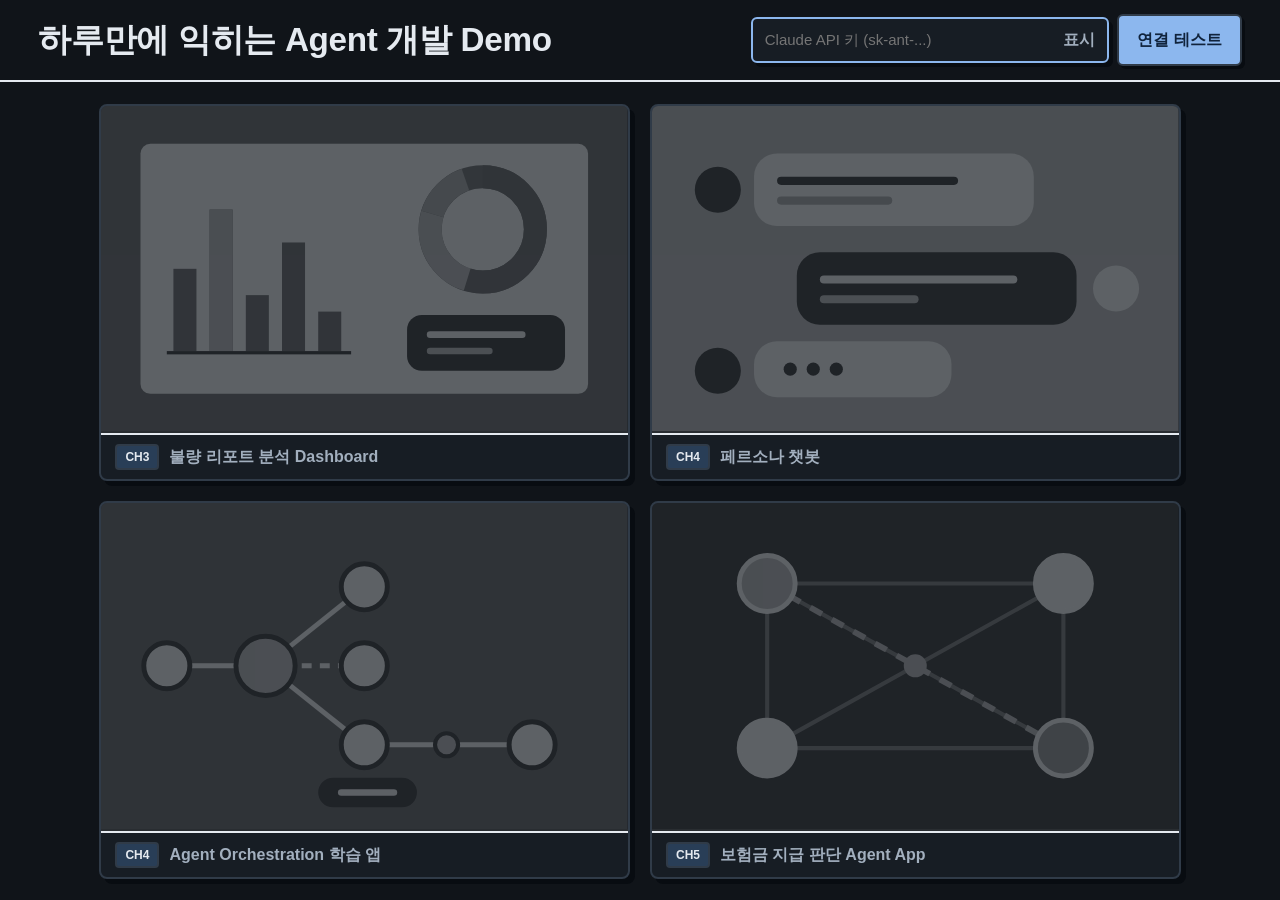
==== commit 0987323e: "홈 한 화면으로 통합, 보험심사팀 대화·로그를 하단 패널로, 맑은 고딕 적용 - 키 입력과 실습 선택을 한 화면으로 합침: 오른쪽 위에서 API 키 연결, 같은 화면의 2x2 썸네" ====
--- a/frontend/gallery.html
+++ b/frontend/gallery.html
@@ -2,79 +2,9 @@
 <html lang="ko">
 <head>
 <meta charset="utf-8">
-<meta name="viewport" content="width=device-width,initial-scale=1">
+<meta http-equiv="refresh" content="0;url=index.html">
 <title>실습 목록</title>
-<link rel="preconnect" href="https://fonts.googleapis.com"><link rel="preconnect" href="https://fonts.gstatic.com" crossorigin>
-<link href="https://fonts.googleapis.com/css2?family=Black+Han+Sans&family=Noto+Sans+KR:wght@400;500;600;700&display=swap" rel="stylesheet">
-<link rel="stylesheet" href="assets/common.css">
-<style>
-  .wrap{max-width:1120px;margin:0 auto;padding:clamp(24px,5vw,56px) 20px 64px}
-  .wrap h1{font-size:clamp(1.9rem,4vw,2.8rem);font-weight:800;letter-spacing:-.02em}
-  .wrap .lead{margin-top:10px;color:var(--muted);font-size:17px}
-  .grid{display:grid;grid-template-columns:repeat(2,1fr);gap:24px;margin-top:36px}
-  .tile{display:block;text-decoration:none;border-radius:16px;overflow:hidden;background:var(--white);border:1px solid var(--line);transition:border-color .2s}
-  .tile:hover,.tile:focus-visible{border-color:var(--ink)}
-  .thumb{aspect-ratio:16/10;overflow:hidden}
-  .thumb svg{width:100%;height:100%;display:block;transition:transform .5s cubic-bezier(.2,.7,.2,1)}
-  .tile:hover .thumb svg{transform:scale(1.045)}
-  .body{padding:18px 20px 20px;display:grid;gap:8px}
-  .body h2{font-size:1.3rem;font-weight:800}
-  .body p{color:var(--muted)}
-  .body .concepts{margin-top:4px}
-  .open{margin-top:6px;font-weight:700;display:inline-flex;align-items:center;gap:6px}
-  .tile:hover .open{color:var(--cobalt)}
-  @media(max-width:760px){.grid{grid-template-columns:minmax(0,1fr)}}
-  /* 한 화면 구성: 넓은 화면에서는 카드 4장이 창 높이 안에 들어오도록 썸네일 높이가 남는 공간만큼 늘고 준다 */
-  @media(min-width:761px){
-    body{height:100vh;height:100dvh;display:flex;flex-direction:column;overflow:hidden}
-    .bar{flex:none;position:static}
-    .wrap{flex:1;min-height:0;width:100%;display:flex;flex-direction:column;padding:clamp(16px,3vh,40px) 20px clamp(16px,3vh,32px)}
-    .wrap h1{flex:none}
-    .grid{flex:1;min-height:0;margin-top:clamp(12px,2.5vh,28px);grid-template-rows:repeat(2,minmax(0,1fr));gap:clamp(14px,2.2vh,24px)}
-    .tile{display:flex;flex-direction:column;min-height:0}
-    .thumb{aspect-ratio:auto;flex:1;min-height:0}
-    .body{flex:none;padding:12px 18px 14px;gap:6px}
-    .body p{display:-webkit-box;-webkit-line-clamp:2;-webkit-box-orient:vertical;overflow:hidden}
-  }
-  /* 가로가 넓은 화면: 카드 4장을 한 줄로 놓아 썸네일 비율(16:10)과 설명 글을 그대로 살린다 */
-  @media(min-width:1100px){
-    .wrap{max-width:1600px;justify-content:center}
-    .wrap h1{text-align:left}
-    .grid{flex:0 1 auto;grid-template-columns:repeat(4,minmax(0,1fr));grid-template-rows:auto}
-    .thumb{aspect-ratio:16/10;flex:none}
-    .body{flex:1}
-    .body p{display:block;overflow:visible}
-  }
-</style>
-<link rel="stylesheet" href="assets/console-colors.css">
+<script>location.replace('index.html')</script>
 </head>
-<body>
-<header class="bar" id="bar"></header>
-<main class="wrap">
-  <h1>어떤 실습부터 해볼까요?</h1>
-  <div class="grid" id="grid"></div>
-</main>
-<script src="assets/common.js"></script>
-<script>
-const { LABS, thumbs, esc, $ , store } = App;
-if (!App.hasAccess()) location.replace('index.html');
-$('#bar').innerHTML = `<span class="brand">하루만에 익히는 Agent 개발 Demo</span><div class="sp"></div>
-  <div class="conn"><i class="dot"></i><span>${esc(App.maskKey())}</span></div>
-  <button class="btn ghost sm" id="disconnect">연결 해제</button>`;
-$('#disconnect').onclick = () => { store.clear(); location.href = 'index.html'; };
-
-$('#grid').innerHTML = LABS.map(l => `
-  <a class="tile" href="${l.file}">
-    <div class="thumb">${thumbs[l.id]}</div>
-    <div class="body">
-      <div><span class="tag">${l.ch}</span></div>
-      <h2>${esc(l.title)}</h2>
-      <p>${esc(l.desc)}</p>
-      <div class="concepts">${l.concepts.map(c => `<span>${esc(c)}</span>`).join('')}</div>
-      <span class="open">실습 열기
-        <svg width="16" height="16" viewBox="0 0 24 24" fill="none" stroke="currentColor" stroke-width="2.5" stroke-linecap="round" stroke-linejoin="round"><path d="M9 5l7 7-7 7"/></svg></span>
-    </div>
-  </a>`).join('');
-</script>
-</body>
+<body><a href="index.html">실습 목록으로 이동</a></body>
 </html>
